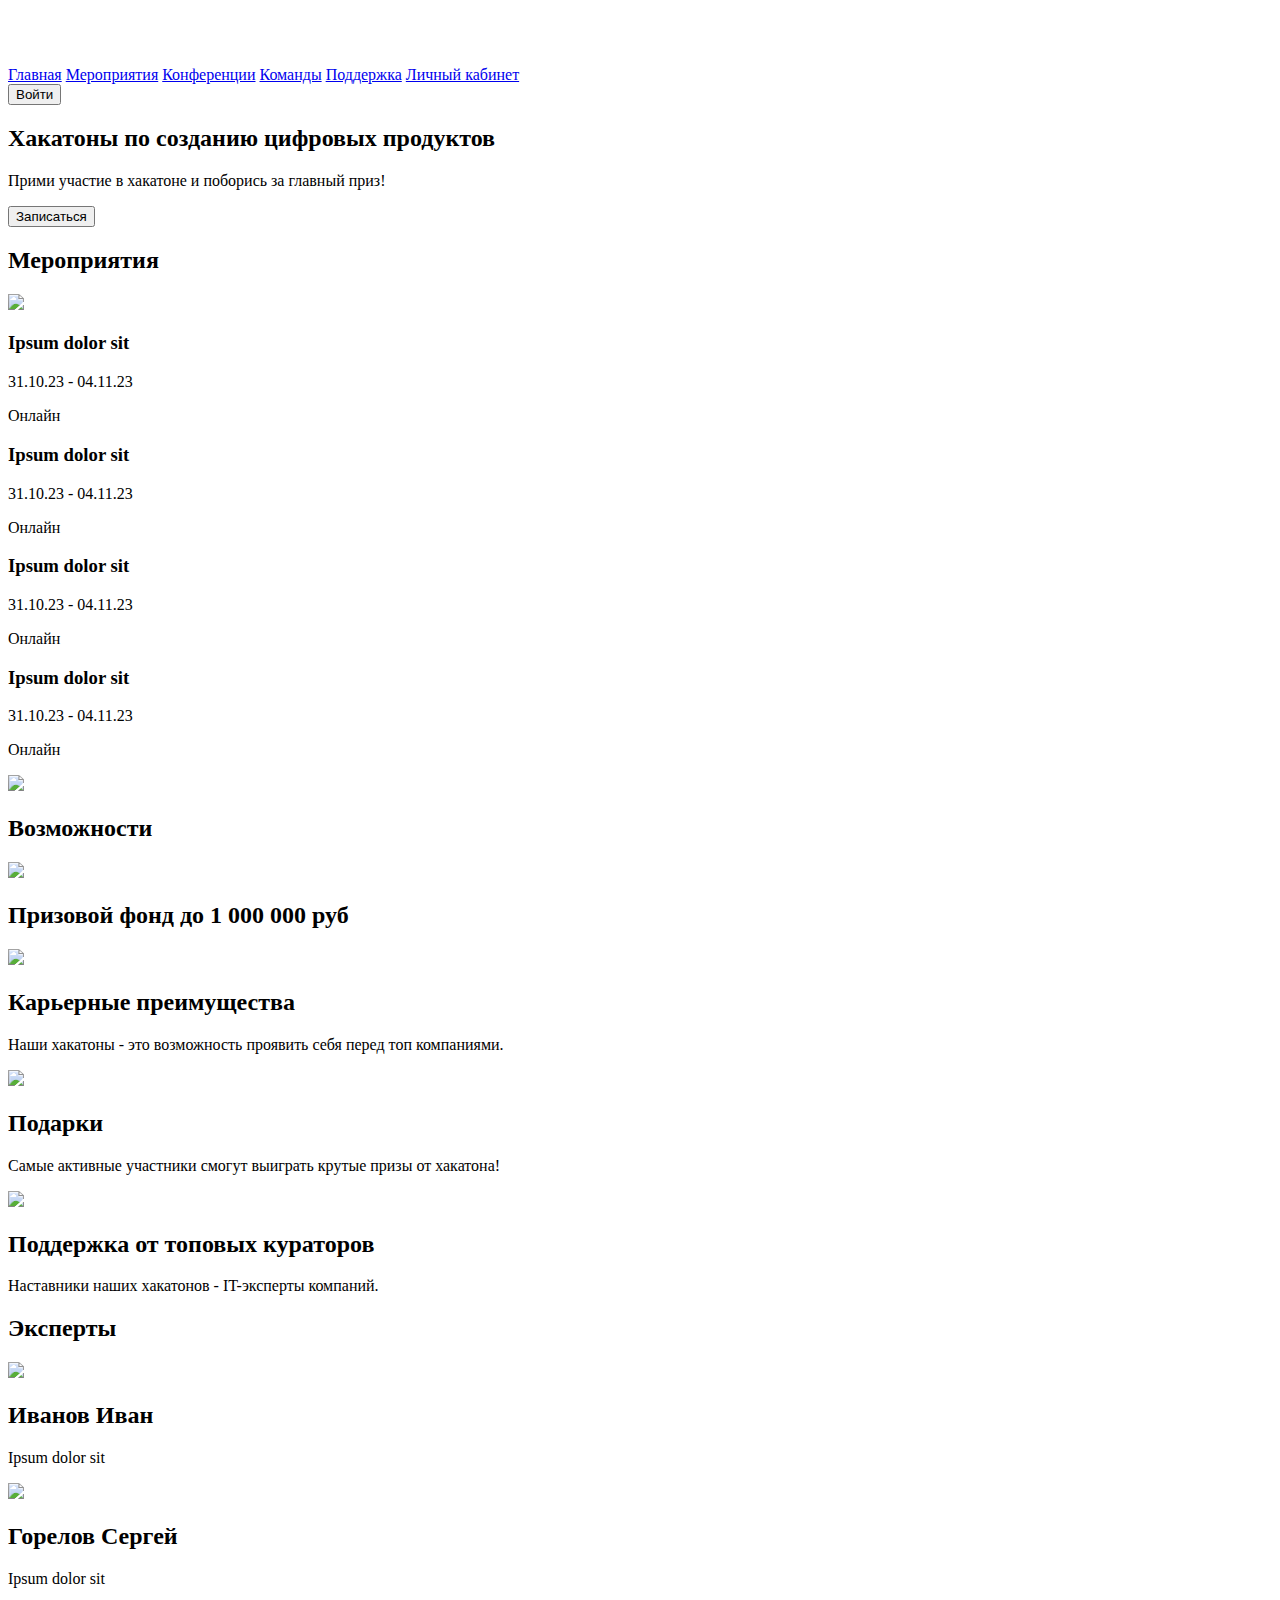
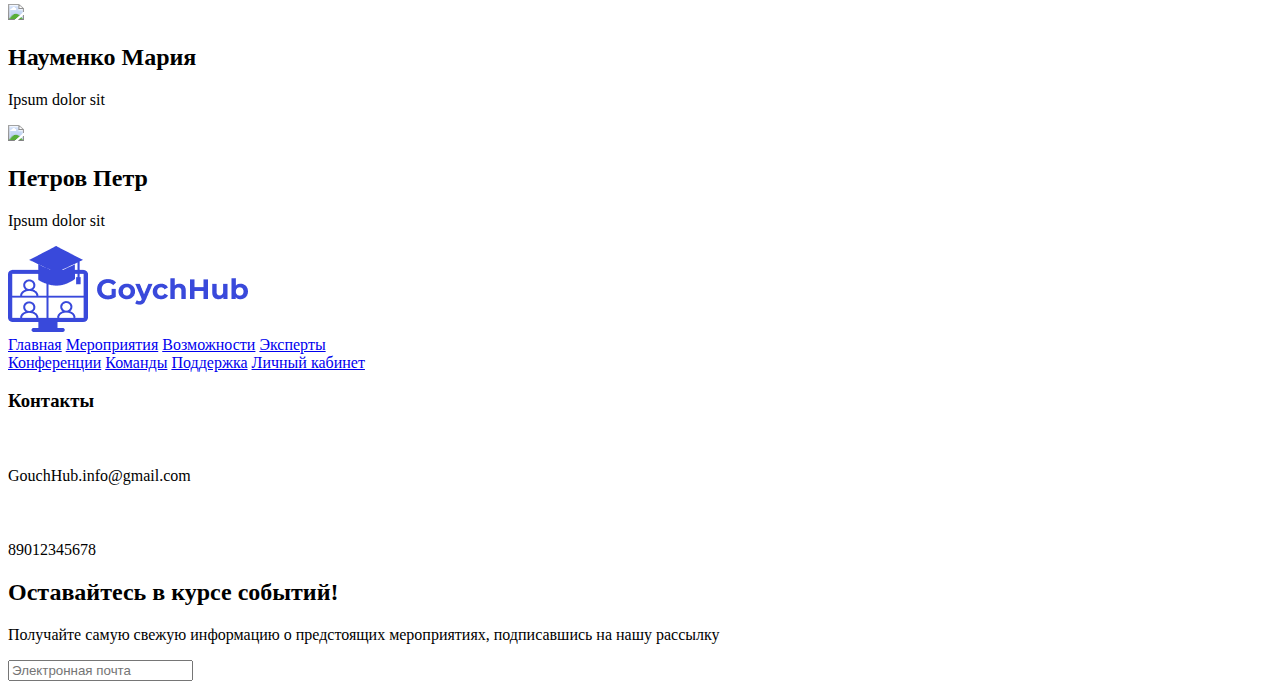
==== index.html @ dff1cee1 "Add files via upload" ====
<!DOCTYPE html>
<html lang="en">
<head>
    <meta charset="UTF-8">
    <meta name="viewport" content="width=device-width, initial-scale=1.0">
    <title>Главная</title>
    <link rel="stylesheet" href="./styles/main.css">
    <link rel="preconnect" href="https://fonts.googleapis.com">
    <link rel="preconnect" href="https://fonts.gstatic.com" crossorigin>
    <link href="https://fonts.googleapis.com/css2?family=Golos+Text:wght@500&family=Marcellus&family=Montserrat&display=swap" rel="stylesheet">
</head>
<body>
    <header>
        <div class="header">
            <img src="./imgs/logo.png" alt="Логотип Goychub" class="logo">
            <div class="nav">
                <a href="index.html" class="a-nav">Главная</a>
                <a href="#" class="a-nav">Мероприятия</a>
                <a href="#" class="a-nav">Конференции</a>
                <a href="#" class="a-nav">Команды</a>
                <a href="#" class="a-nav">Поддержка</a>
                <a href="profile.html" class="a-nav">Личный кабинет</a>
            </div>
            <button class="btn-login">Войти</button>
            <img src="./imgs/Icon.svg" class="icon-header">
        </div>
    </header>
    <main>
        <div class="hacaton">
            <h2 class="h2-hacaton">Хакатоны по созданию цифровых продуктов</h2>
            <p class="p-hacaton">Прими участие в хакатоне и поборись за главный приз!</p>
            <button class="btn-hacaton">Записаться</button>
        </div>
        <h2 class="h2-sections">Мероприятия</h2>
        <div class="events">
            <img src="./imgs/Icon_left.svg" class="icon-left">
            <div class="event">
                <h3 class="name-event">Ipsum dolor sit</h3>
                 <div class="event-description">
                    
                    <p class="data-event">31.10.23 - 04.11.23 </p>
                    <p class="type-event">Онлайн</p>
                </div> 
            </div>
            <div class="event">
                <h3 class="name-event">Ipsum dolor sit</h3>
                <div class="event-description">
                    <p class="data-event">31.10.23 - 04.11.23 </p>
                    <p class="type-event">Онлайн</p>
                </div>
            </div>
            <div class="event">
                <h3 class="name-event">Ipsum dolor sit</h3>
                <div class="event-description">
                    <p class="data-event">31.10.23 - 04.11.23 </p>
                    <p class="type-event">Онлайн</p>
                </div>
            </div>
            <div class="event">
                <h3 class="name-event">Ipsum dolor sit</h3>
                <div class="event-description">
                    <p class="data-event">31.10.23 - 04.11.23 </p>
                    <p class="type-event">Онлайн</p>
                </div>
                
            </div>
            <img src="./imgs/Icon_right.svg" class="icon-right">
        </div>
        <h2 class="h2-sections">Возможности</h2>
        <div class="possibilities">
            <div class="possibility">
                <img src="./imgs/prize fund.png" class="icon-possibility">
                <h2 class="h2-possibility">Призовой фонд до 1 000 000 руб</h2>
            </div>
            <div class="possibility">
                <img src="./imgs/Career benefits.png" class="icon-possibility">
                <h2 class="h2-possibility">Карьерные преимущества</h2>
                <p class="p-possibility">Наши хакатоны - это возможность проявить себя перед топ компаниями.</p>
            </div>
            
            <div class="possibility">
                <img src="./imgs/Gifts.png" class="icon-possibility">
                <h2 class="h2-possibility">Подарки</h2>
                <p class="p-possibility">Самые активные участники смогут выиграть крутые призы от хакатона!</p>
            </div>
            <div class="possibility">
                <img src="./imgs/Curator.png" class="icon-possibility">
                <h2 class="h2-possibility">Поддержка от топовых кураторов</h2>
                <p class="p-possibility">Наставники наших хакатонов - IT-эксперты компаний.</p>
            </div>
        </div>
        <h2 class="h2-sections">Эксперты</h2>
        <div class="experts">
            <div class="expert">
                <img src="./imgs/man_1.png" class="pic-expert">
                <h2 class="h2-expert">Иванов Иван</h2>
                <p class="p-expert">Ipsum dolor sit</p>
            </div>
            <div class="expert">
                <img src="./imgs/man_2.png" class="pic-expert">
                <h2 class="h2-expert">Горелов Сергей</h2>
                <p class="p-expert">Ipsum dolor sit</p>
            </div>
            <div class="expert">
                <img src="./imgs/woman.png" class="pic-expert">
                <h2 class="h2-expert">Науменко Мария</h2>
                <p class="p-expert">Ipsum dolor sit</p>
            </div>
            <div class="expert">
                <img src="./imgs/man_3.png" class="pic-expert">
                <h2 class="h2-expert">Петров Петр</h2>
                <p class="p-expert">Ipsum dolor sit</p>
            </div>
        </div>
    </main>
    <footer>
        <div class="footer">
            <img src="./imgs/logo2.png" alt="Логотип Goychub" class="logo-footer">
            <div class="footer-nav-grid">
                <div class="footer-nav">
                    <a href="index.html" class="footer-nav-a">Главная</a>
                    <a href="#events" class="footer-nav-a">Мероприятия</a>
                    <a href="#possibilities" class="footer-nav-a">Возможности</a>
                    <a href="#experts" class="footer-nav-a">Эксперты</a>
                </div>
                <div class="footer-nav-2">
                    <a href="conferences.html" class="footer-nav-a2">Конференции</a>
                    <a href="team.html" class="footer-nav-a2">Команды</a>
                    <a href="#" class="footer-nav-a2">Поддержка</a>
                    <a href="profile.html" class="footer-nav-a2">Личный кабинет</a>
                </div>
            </div>
            
            <div class="contact">
                <h3 class="h3-contact">Контакты</h3>
                <div class="contact-email">
                    <img src="./imgs/mail.svg" alt="email-icon" class="email-icon">
                    <p class="email-p">GouchHub.info@gmail.com</p>
                </div>
                <div class="contact-tele">
                    <img src="./imgs/tele-icon.png" alt="phone-icon" class="icon-phone">
                    <p class="tele-p">89012345678</p>
                </div> 
            </div>
            <div class="social-news">
                <h2 class="h2-social">Оставайтесь в курсе событий!</h2>
                <p class="p-social">Получайте самую свежую информацию о предстоящих мероприятиях, подписавшись на нашу рассылку</p>
                <input class="input-social" type="email" placeholder="Электронная почта">
            </div>
        </div>
    </footer>
</body>
</html>
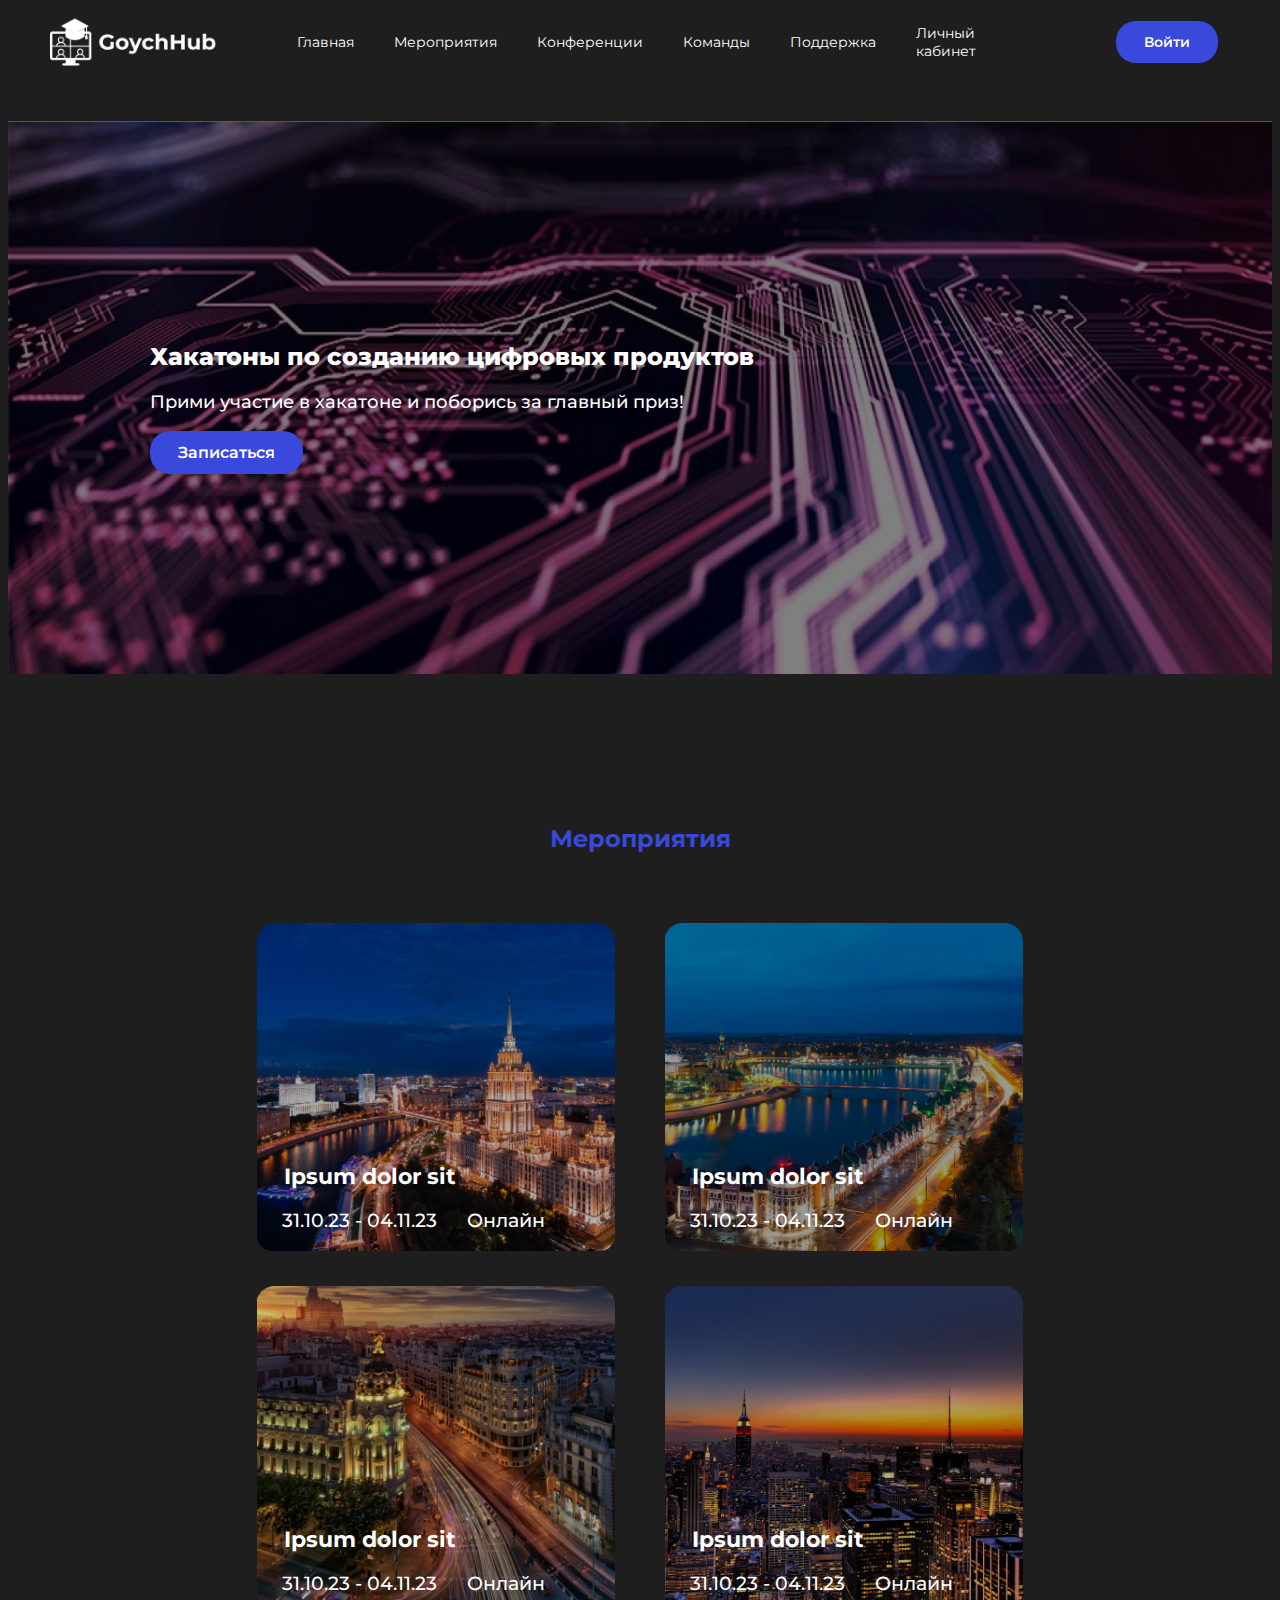
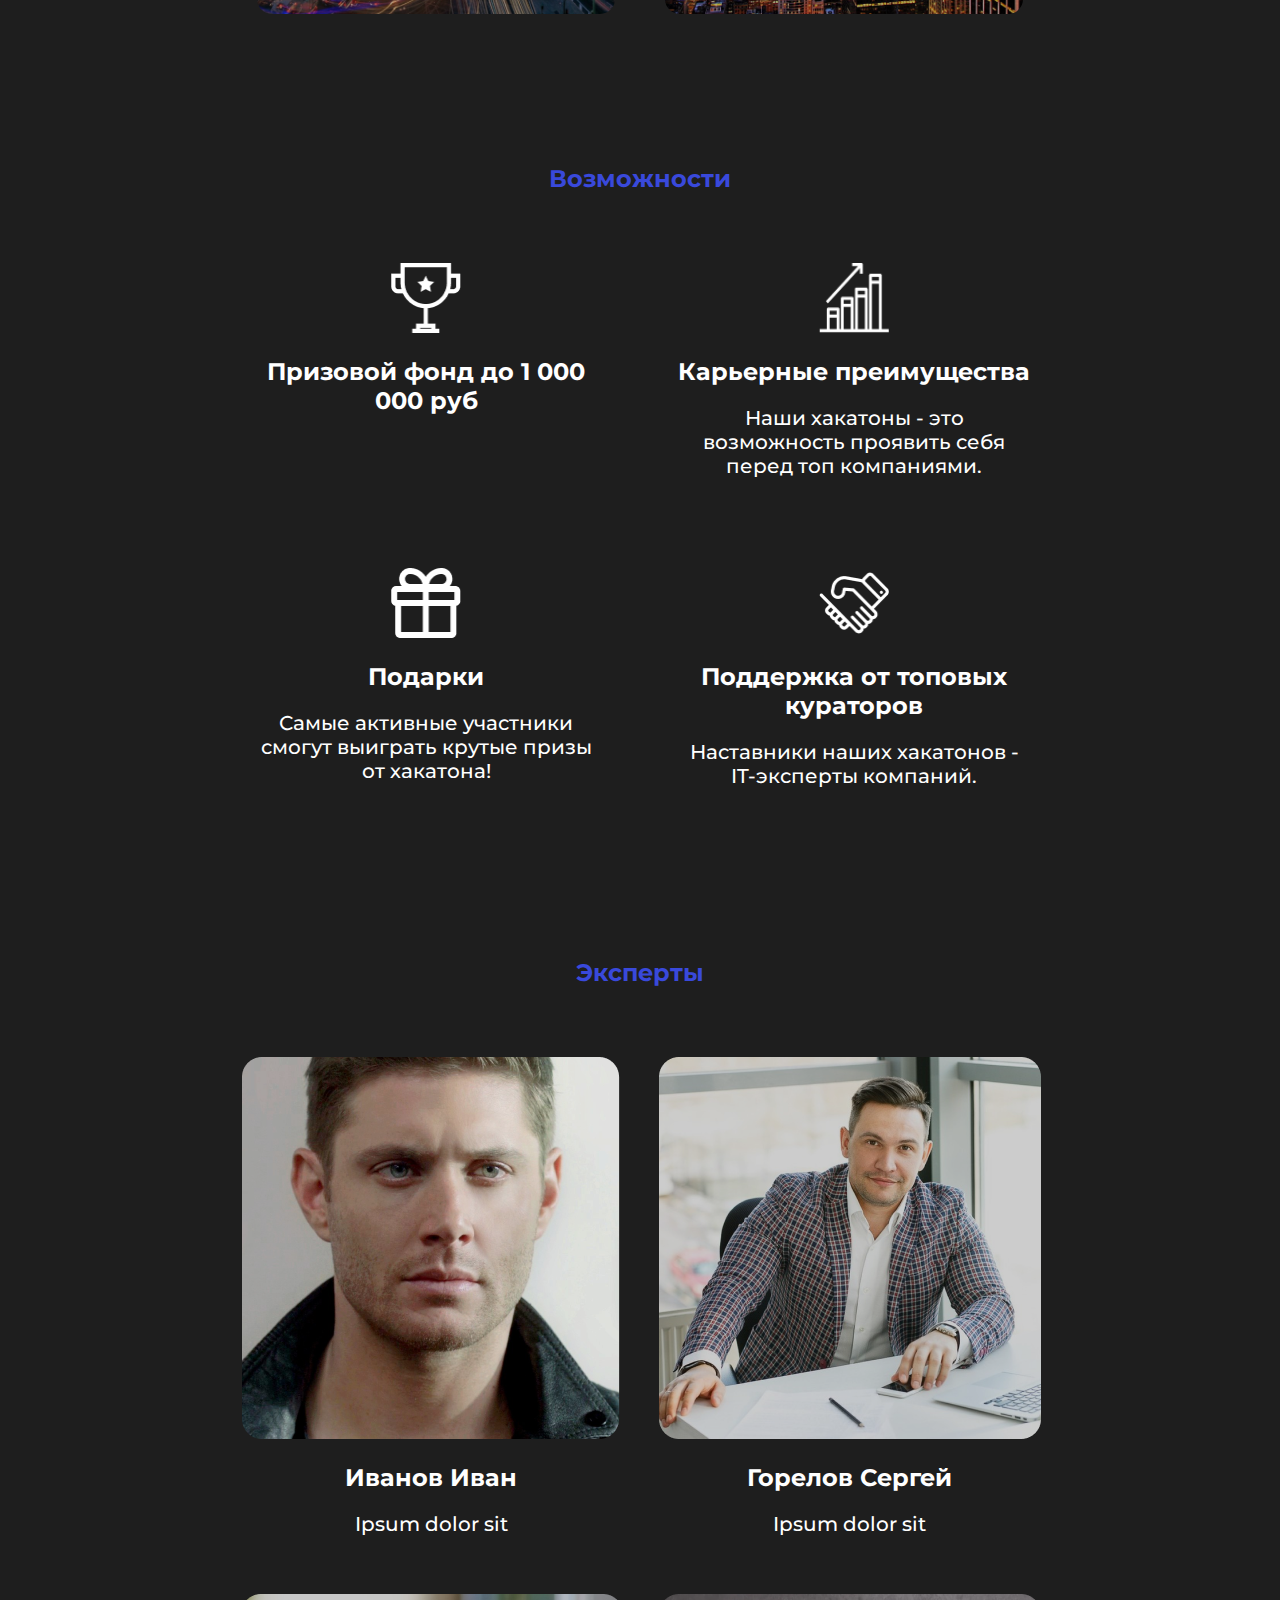
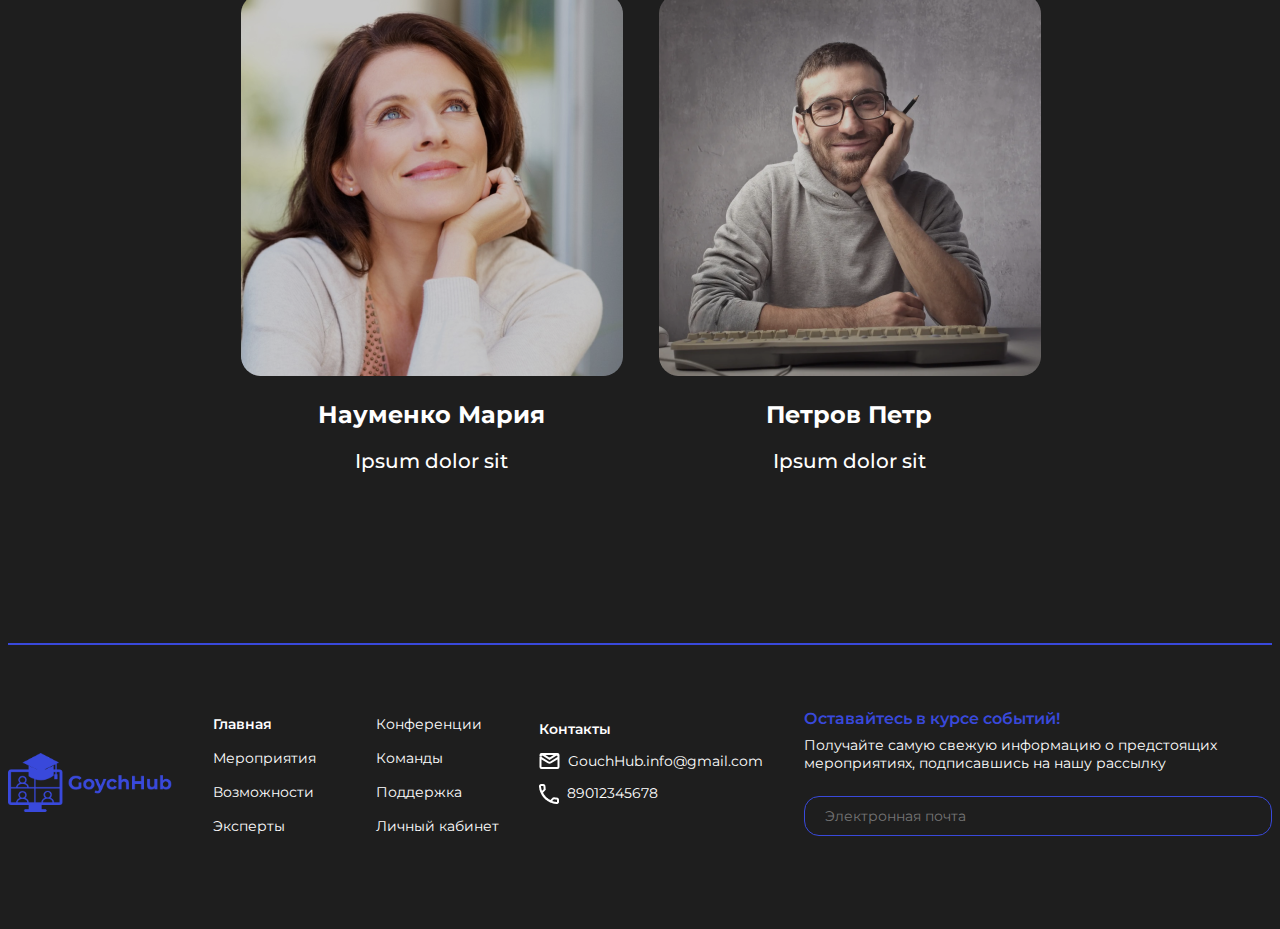
==== commit 51e5f4e4: "Update index.html" ====
--- a/index.html
+++ b/index.html
@@ -15,11 +15,11 @@
             <img src="./imgs/logo.png" alt="Логотип Goychub" class="logo">
             <div class="nav">
                 <a href="index.html" class="a-nav">Главная</a>
-                <a href="#" class="a-nav">Мероприятия</a>
-                <a href="#" class="a-nav">Конференции</a>
-                <a href="#" class="a-nav">Команды</a>
+                <a href="index.html" class="a-nav">Мероприятия</a>
+                <a href="index.html" class="a-nav">Конференции</a>
+                <a href="teams.html" class="a-nav">Команды</a>
                 <a href="#" class="a-nav">Поддержка</a>
-                <a href="profile.html" class="a-nav">Личный кабинет</a>
+                <a href="profile_account.html" class="a-nav">Личный кабинет</a>
             </div>
             <button class="btn-login">Войти</button>
             <img src="./imgs/Icon.svg" class="icon-header">
@@ -125,9 +125,9 @@
                 </div>
                 <div class="footer-nav-2">
                     <a href="conferences.html" class="footer-nav-a2">Конференции</a>
-                    <a href="team.html" class="footer-nav-a2">Команды</a>
+                    <a href="teams.html" class="footer-nav-a2">Команды</a>
                     <a href="#" class="footer-nav-a2">Поддержка</a>
-                    <a href="profile.html" class="footer-nav-a2">Личный кабинет</a>
+                    <a href="profile_account.html" class="footer-nav-a2">Личный кабинет</a>
                 </div>
             </div>
             
@@ -150,4 +150,4 @@
         </div>
     </footer>
 </body>
-</html>+</html>
--- a/styles/main.css
+++ b/styles/main.css
@@ -0,0 +1,1043 @@
+:root {
+  --container: 1600px;
+}
+@media (max-width: 1382px) {
+  :root {
+    --container:1600px;
+  }
+}
+@media (max-width: 1365px) {
+  :root {
+    --container: 1400px;
+  }
+}
+@media (max-width: 1023px) {
+  :root {
+    --container: 1240px;
+  }
+}
+@media (max-width: 767px) {
+  :root {
+    --container: 880px;
+  }
+}
+@media (max-width: 424px) {
+  :root {
+    --container: 375px;
+  }
+}
+
+.container {
+  margin: 0 auto;
+  width: 1200px;
+}
+
+body {
+  background-color: #1E1E1E;
+  font-family: Montserrat, sans-serif;
+}
+@media (max-width: 930px) {
+  body {
+    margin: 0;
+  }
+}
+body header {
+  display: flex;
+  padding: 10px 142px;
+  align-items: center;
+  justify-content: space-between;
+  max-width: 100%;
+  border-bottom: #3949DB 1px solid;
+}
+@media (max-width: 1023px) {
+  body header {
+    padding-right: 50px;
+  }
+}
+body header .header {
+  display: flex;
+  font-family: "Montserrat", sans-serif;
+  justify-content: space-between;
+  align-items: center;
+  margin-bottom: 45px;
+  max-width: 100%;
+  width: 100%;
+}
+body header .header .icon-header {
+  display: none;
+}
+@media (max-width: 930px) {
+  body header .header .icon-header {
+    display: flex;
+  }
+}
+body header .header .btn-login {
+  border: none;
+  margin-left: 100px;
+  padding: 12px 28px;
+  display: flex;
+  border-radius: 20px;
+  background: #3949DB;
+  color: #fff;
+  font-size: 20px;
+  font-family: Montserrat, sans-serif;
+  font-weight: 600;
+  cursor: pointer;
+}
+@media (max-width: 1625px) {
+  body header .header .btn-login {
+    font-size: 16px;
+  }
+}
+@media (max-width: 1382px) {
+  body header .header .btn-login {
+    font-size: 14px;
+  }
+}
+@media (max-width: 1199px) {
+  body header .header .btn-login {
+    font-size: 12px;
+    margin-left: 0px;
+  }
+}
+@media (max-width: 1023px) {
+  body header .header .btn-login {
+    font-size: 10px;
+  }
+}
+@media (max-width: 930px) {
+  body header .header .btn-login {
+    display: none;
+  }
+}
+body header .header .logo {
+  margin-right: 145px;
+  cursor: pointer;
+}
+@media (max-width: 1625px) {
+  body header .header .logo {
+    max-width: 15%;
+    margin-right: 80px;
+  }
+}
+@media (max-width: 1382px) {
+  body header .header .logo {
+    max-width: 17%;
+    margin-left: -100px;
+  }
+}
+@media (max-width: 1199px) {
+  body header .header .logo {
+    max-width: 15%;
+  }
+}
+@media (max-width: 930px) {
+  body header .header .logo {
+    max-width: 45%;
+  }
+}
+@media (max-width: 581px) {
+  body header .header .logo {
+    max-width: 100%;
+  }
+}
+body header .header .nav {
+  display: flex;
+  align-items: center;
+  justify-content: space-between;
+}
+body header .header .nav .a-nav {
+  display: flex;
+  align-items: center;
+  justify-content: space-between;
+  margin-right: 40px;
+  text-decoration: none;
+  color: #fff;
+  font-size: 20px;
+}
+@media (max-width: 1625px) {
+  body header .header .nav .a-nav {
+    font-size: 16px;
+  }
+}
+@media (max-width: 1382px) {
+  body header .header .nav .a-nav {
+    font-size: 14px;
+  }
+}
+@media (max-width: 1199px) {
+  body header .header .nav .a-nav {
+    font-size: 12px;
+  }
+}
+@media (max-width: 1023px) {
+  body header .header .nav .a-nav {
+    font-size: 10px;
+  }
+}
+@media (max-width: 930px) {
+  body header .header .nav .a-nav {
+    display: none;
+  }
+}
+body main .experts {
+  display: grid;
+  grid-template-columns: 380px 380px 380px 380px;
+  gap: 38px;
+  justify-content: center;
+  margin-bottom: 150px;
+}
+@media (max-width: 1625px) {
+  body main .experts {
+    grid-template-columns: 380px 380px;
+  }
+}
+@media (max-width: 834px) {
+  body main .experts {
+    grid-template-columns: 380px;
+  }
+}
+@media (max-width: 457px) {
+  body main .experts {
+    grid-template-columns: 250px;
+  }
+}
+body main .experts .expert {
+  text-align: center;
+  color: #fff;
+  font-family: Montserrat, sans-serif;
+}
+@media (max-width: 457px) {
+  body main .experts .expert .pic-expert {
+    max-width: 100%;
+  }
+}
+body main .experts .expert .h2-expert {
+  font-size: 24px;
+  font-weight: 700;
+}
+@media (max-width: 834px) {
+  body main .experts .expert .h2-expert {
+    font-size: 20px;
+  }
+}
+@media (max-width: 457px) {
+  body main .experts .expert .h2-expert {
+    font-size: 18px;
+  }
+}
+body main .experts .expert .p-expert {
+  font-size: 20px;
+  font-weight: 500;
+}
+@media (max-width: 834px) {
+  body main .experts .expert .p-expert {
+    font-size: 18px;
+  }
+}
+@media (max-width: 457px) {
+  body main .experts .expert .p-expert {
+    font-size: 16px;
+  }
+}
+body main .possibilities {
+  display: grid;
+  grid-template-columns: 358px 358px 358px 358px;
+  justify-content: center;
+  gap: 70px;
+}
+@media (max-width: 1625px) {
+  body main .possibilities {
+    grid-template-columns: 358px 358px;
+  }
+}
+@media (max-width: 834px) {
+  body main .possibilities {
+    grid-template-columns: 358px;
+  }
+}
+@media (max-width: 457px) {
+  body main .possibilities {
+    grid-template-columns: 250px;
+  }
+}
+body main .possibilities .possibility {
+  text-align: center;
+  color: #fff;
+  font-family: Montserrat, sans-serif;
+}
+body main .possibilities .possibility .icon-possibility {
+  width: 70px;
+  height: 70px;
+}
+@media (max-width: 834px) {
+  body main .possibilities .possibility .icon-possibility {
+    width: 50px;
+    height: 50px;
+  }
+}
+body main .possibilities .possibility .h2-possibility {
+  font-size: 24px;
+  font-weight: 700;
+}
+@media (max-width: 834px) {
+  body main .possibilities .possibility .h2-possibility {
+    font-size: 18px;
+  }
+}
+@media (max-width: 457px) {
+  body main .possibilities .possibility .h2-possibility {
+    font-size: 16px;
+  }
+}
+body main .possibilities .possibility .p-possibility {
+  font-size: 20px;
+  font-weight: 500;
+}
+@media (max-width: 834px) {
+  body main .possibilities .possibility .p-possibility {
+    font-size: 18px;
+  }
+}
+@media (max-width: 457px) {
+  body main .possibilities .possibility .p-possibility {
+    font-size: 16px;
+  }
+}
+body main .h2-sections {
+  text-align: center;
+  color: #3949DB;
+  font-family: Montserrat, sans-serif;
+  font-size: 32px;
+  font-weight: 700;
+  margin-bottom: 70px;
+  margin-top: 150px;
+}
+@media (max-width: 1382px) {
+  body main .h2-sections {
+    font-size: 24px;
+  }
+}
+@media (max-width: 834px) {
+  body main .h2-sections {
+    font-size: 22px;
+  }
+}
+@media (max-width: 457px) {
+  body main .h2-sections {
+    font-size: 18px;
+  }
+}
+body main .events {
+  display: flex;
+  flex-direction: row;
+  gap: 35px;
+  max-width: 100%;
+  margin-bottom: 100px;
+  justify-content: center;
+}
+@media (max-width: 1807px) {
+  body main .events {
+    display: grid;
+    grid-template-columns: 358px 358px;
+    column-gap: 50px;
+  }
+}
+@media (max-width: 834px) {
+  body main .events {
+    grid-template-columns: 358px;
+    column-gap: 0;
+  }
+}
+@media (max-width: 457px) {
+  body main .events {
+    grid-template-columns: 250px;
+    justify-content: center;
+    justify-self: center;
+    align-items: center;
+    margin: 0 auto;
+    padding-right: 0;
+    left: 50px;
+  }
+}
+@media (max-width: 1807px) {
+  body main .events .icon-left {
+    display: none;
+  }
+}
+@media (max-width: 1807px) {
+  body main .events .icon-right {
+    display: none;
+  }
+}
+body main .events .event:nth-of-type(1) {
+  background-image: url("../imgs/image 5.png");
+  background-repeat: no-repeat;
+  background-size: cover;
+  max-width: 385px;
+  max-height: 380px;
+}
+@media (max-width: 1625px) {
+  body main .events .event:nth-of-type(1) {
+    max-width: 100%;
+    background-size: contain;
+  }
+}
+@media (max-width: 1807px) {
+  body main .events .event:nth-of-type(1) {
+    max-width: 100%;
+    background-size: cover;
+    border-bottom-left-radius: 15px;
+    border-bottom-right-radius: 15px;
+  }
+}
+@media (max-width: 457px) {
+  body main .events .event:nth-of-type(1) {
+    max-width: 100%;
+    background-size: cover;
+    border-bottom-left-radius: 15px;
+    border-bottom-right-radius: 15px;
+  }
+}
+body main .events .event:nth-of-type(2) {
+  background-image: url("../imgs/image 4.png");
+  background-repeat: no-repeat;
+  background-size: cover;
+  max-width: 385px;
+  max-height: 380px;
+}
+@media (max-width: 1625px) {
+  body main .events .event:nth-of-type(2) {
+    max-width: 100%;
+    background-size: contain;
+  }
+}
+@media (max-width: 1807px) {
+  body main .events .event:nth-of-type(2) {
+    max-width: 100%;
+    background-size: cover;
+    border-bottom-left-radius: 15px;
+    border-bottom-right-radius: 15px;
+  }
+}
+@media (max-width: 457px) {
+  body main .events .event:nth-of-type(2) {
+    max-width: 100%;
+    background-size: cover;
+    border-bottom-left-radius: 15px;
+    border-bottom-right-radius: 15px;
+  }
+}
+body main .events .event:nth-of-type(3) {
+  background-image: url("../imgs/image 7.png");
+  background-repeat: no-repeat;
+  background-size: cover;
+  max-width: 385px;
+  max-height: 380px;
+}
+@media (max-width: 1625px) {
+  body main .events .event:nth-of-type(3) {
+    max-width: 100%;
+    background-size: contain;
+  }
+}
+@media (max-width: 1807px) {
+  body main .events .event:nth-of-type(3) {
+    max-width: 100%;
+    background-size: cover;
+    border-bottom-left-radius: 15px;
+    border-bottom-right-radius: 15px;
+  }
+}
+@media (max-width: 457px) {
+  body main .events .event:nth-of-type(3) {
+    max-width: 100%;
+    background-size: cover;
+    border-bottom-left-radius: 15px;
+    border-bottom-right-radius: 15px;
+  }
+}
+body main .events .event:nth-of-type(4) {
+  background-image: url("../imgs/image 6.png");
+  background-repeat: no-repeat;
+  background-size: cover;
+  max-width: 385px;
+  max-height: 380px;
+}
+@media (max-width: 1625px) {
+  body main .events .event:nth-of-type(4) {
+    max-width: 100%;
+    background-size: contain;
+  }
+}
+@media (max-width: 1807px) {
+  body main .events .event:nth-of-type(4) {
+    max-width: 100%;
+    background-size: cover;
+    border-bottom-left-radius: 15px;
+    border-bottom-right-radius: 15px;
+  }
+}
+@media (max-width: 457px) {
+  body main .events .event:nth-of-type(4) {
+    max-width: 100%;
+    background-size: cover;
+    border-bottom-left-radius: 15px;
+    border-bottom-right-radius: 15px;
+  }
+}
+body main .events .event {
+  max-width: 100%;
+}
+body main .events .event .name-event {
+  color: #FFF;
+  font-family: Montserrat, sans-serif;
+  font-size: 24px;
+  font-weight: 700;
+  margin-bottom: 0;
+  margin-top: 270px;
+  margin-left: 27px;
+}
+@media (max-width: 1625px) {
+  body main .events .event .name-event {
+    margin-top: 200px;
+    font-size: 22px;
+  }
+}
+@media (max-width: 1807px) {
+  body main .events .event .name-event {
+    max-width: 100%;
+    background-size: contain;
+    margin-top: 240px;
+  }
+}
+@media (max-width: 834px) {
+  body main .events .event .name-event {
+    font-size: 20px;
+  }
+}
+@media (max-width: 457px) {
+  body main .events .event .name-event {
+    font-size: 14px;
+    margin-top: 160px;
+    margin-left: 15px;
+    margin-right: 0px;
+    max-width: 250px;
+  }
+}
+body main .events .event .event-description {
+  display: flex;
+  gap: 100px;
+  margin-left: 27px;
+}
+@media (max-width: 1625px) {
+  body main .events .event .event-description {
+    gap: 30px;
+    font-size: 22px;
+    margin-left: 0px;
+  }
+}
+@media (max-width: 424px) {
+  body main .events .event .event-description {
+    gap: 30px;
+    margin-left: 0;
+    margin-top: 0;
+  }
+}
+@media (max-width: 457px) {
+  body main .events .event .event-description {
+    gap: 10px;
+    margin-left: 0px;
+    margin-top: -10px;
+  }
+}
+body main .events .event .event-description .data-event {
+  font-family: Montserrat, sans-serif;
+  font-size: 20px;
+  font-style: normal;
+  font-weight: 500;
+  color: #fff;
+}
+@media (max-width: 1625px) {
+  body main .events .event .event-description .data-event {
+    margin-left: 25px;
+    font-size: 19px;
+    margin-right: 0;
+  }
+}
+@media (max-width: 834px) {
+  body main .events .event .event-description .data-event {
+    font-size: 18px;
+  }
+}
+@media (max-width: 457px) {
+  body main .events .event .event-description .data-event {
+    font-size: 14px;
+    margin-left: 15px;
+  }
+}
+body main .events .event .event-description .type-event {
+  font-family: Montserrat, sans-serif;
+  color: #FFF;
+  font-size: 20px;
+  font-style: normal;
+  font-weight: 500;
+}
+@media (max-width: 1625px) {
+  body main .events .event .event-description .type-event {
+    margin-left: 0;
+    font-size: 19px;
+  }
+}
+@media (max-width: 1807px) {
+  body main .events .event .event-description .type-event {
+    margin-right: 10px;
+  }
+}
+@media (max-width: 834px) {
+  body main .events .event .event-description .type-event {
+    font-size: 18px;
+    margin-right: 0px;
+  }
+}
+@media (max-width: 457px) {
+  body main .events .event .event-description .type-event {
+    font-size: 14px;
+  }
+}
+body main .hacaton {
+  background-image: url("../imgs/image11.png");
+  background-repeat: no-repeat;
+  background-size: cover;
+  padding: 200px 142px;
+  margin-bottom: 100px;
+}
+@media (max-width: 1023px) {
+  body main .hacaton {
+    padding: 100px 50px;
+  }
+}
+@media (max-width: 457px) {
+  body main .hacaton {
+    background-size: cover;
+    padding-bottom: 0;
+    margin-bottom: 0;
+  }
+}
+body main .hacaton .h2-hacaton {
+  color: #fff;
+  font-family: Montserrat, sans-serif;
+  font-size: 32px;
+  font-weight: 800;
+}
+@media (max-width: 1382px) {
+  body main .hacaton .h2-hacaton {
+    font-size: 24px;
+  }
+}
+@media (max-width: 834px) {
+  body main .hacaton .h2-hacaton {
+    font-size: 20px;
+  }
+}
+@media (max-width: 457px) {
+  body main .hacaton .h2-hacaton {
+    font-size: 14px;
+    margin-top: -80px;
+  }
+}
+@media (max-width: 375px) {
+  body main .hacaton .h2-hacaton {
+    font-size: 12px;
+  }
+}
+body main .hacaton .p-hacaton {
+  color: #fff;
+  font-family: Montserrat, sans-serif;
+  font-size: 24px;
+  font-weight: 500;
+}
+@media (max-width: 1382px) {
+  body main .hacaton .p-hacaton {
+    font-size: 18px;
+  }
+}
+@media (max-width: 834px) {
+  body main .hacaton .p-hacaton {
+    font-size: 16px;
+  }
+}
+@media (max-width: 457px) {
+  body main .hacaton .p-hacaton {
+    font-size: 12px;
+    margin-top: -5px;
+  }
+}
+@media (max-width: 375px) {
+  body main .hacaton .p-hacaton {
+    font-size: 11px;
+  }
+}
+body main .hacaton .btn-hacaton {
+  border: none;
+  display: flex;
+  padding: 12px 28px;
+  border-radius: 20px;
+  background: #3949DB;
+  color: #fff;
+  font-family: Montserrat, sans-serif;
+  font-size: 20px;
+  font-weight: 600;
+  cursor: pointer;
+}
+@media (max-width: 1382px) {
+  body main .hacaton .btn-hacaton {
+    font-size: 16px;
+  }
+}
+@media (max-width: 834px) {
+  body main .hacaton .btn-hacaton {
+    font-size: 14px;
+  }
+}
+@media (max-width: 457px) {
+  body main .hacaton .btn-hacaton {
+    font-size: 12px;
+    padding: 5px 10px;
+  }
+}
+@media (max-width: 375px) {
+  body main .hacaton .btn-hacaton {
+    font-size: 10px;
+  }
+}
+body footer {
+  border-top: 2px solid #3949DB;
+}
+body footer .footer {
+  display: flex;
+  padding: 70px 142px;
+  justify-content: space-between;
+  align-items: center;
+  align-self: stretch;
+}
+@media (max-width: 1625px) {
+  body footer .footer {
+    padding: 70px 0px;
+  }
+}
+@media (max-width: 1023px) {
+  body footer .footer {
+    display: flex;
+    flex-direction: column;
+    padding-top: 40px;
+  }
+}
+body footer .footer .footer-nav-grid {
+  display: flex;
+  flex-direction: row;
+}
+@media (max-width: 1023px) {
+  body footer .footer .footer-nav-grid {
+    display: flex;
+    flex-direction: row;
+    gap: 71px;
+  }
+}
+@media (max-width: 1625px) {
+  body footer .footer .logo-footer {
+    max-width: 10%;
+    margin-left: 0px;
+  }
+}
+@media (max-width: 1382px) {
+  body footer .footer .logo-footer {
+    max-width: 13%;
+  }
+}
+@media (max-width: 1199px) {
+  body footer .footer .logo-footer {
+    max-width: 15%;
+  }
+}
+@media (max-width: 1023px) {
+  body footer .footer .logo-footer {
+    max-width: 25%;
+    margin-top: 0;
+    margin-bottom: 40px;
+  }
+}
+@media (max-width: 930px) {
+  body footer .footer .logo-footer {
+    max-width: 30%;
+  }
+}
+@media (max-width: 581px) {
+  body footer .footer .logo-footer {
+    max-width: 100%;
+  }
+}
+body footer .footer .footer-nav {
+  display: flex;
+  flex-direction: column;
+  margin-right: 60px;
+  margin-left: 0;
+}
+@media (max-width: 1023px) {
+  body footer .footer .footer-nav {
+    margin-bottom: 20px;
+  }
+}
+body footer .footer .footer-nav .footer-nav-a:nth-of-type(1) {
+  font-weight: 600;
+}
+body footer .footer .footer-nav .footer-nav-a {
+  font-size: 20px;
+  text-decoration: none;
+  color: #fff;
+  font-weight: 400;
+  margin-bottom: 16px;
+  font-family: Montserrat, sans-serif;
+  margin-right: 0;
+}
+@media (max-width: 1625px) {
+  body footer .footer .footer-nav .footer-nav-a {
+    font-size: 16px;
+  }
+}
+@media (max-width: 1382px) {
+  body footer .footer .footer-nav .footer-nav-a {
+    font-size: 14px;
+  }
+}
+@media (max-width: 1199px) {
+  body footer .footer .footer-nav .footer-nav-a {
+    font-size: 12px;
+  }
+}
+body footer .footer .footer-nav-2 {
+  display: flex;
+  flex-direction: column;
+}
+body footer .footer .footer-nav-2 .footer-nav-a2 {
+  font-size: 20px;
+  text-decoration: none;
+  color: #fff;
+  font-weight: 400;
+  margin-bottom: 16px;
+  font-family: Montserrat, sans-serif;
+}
+@media (max-width: 1625px) {
+  body footer .footer .footer-nav-2 .footer-nav-a2 {
+    font-size: 16px;
+  }
+}
+@media (max-width: 1382px) {
+  body footer .footer .footer-nav-2 .footer-nav-a2 {
+    font-size: 14px;
+  }
+}
+@media (max-width: 1199px) {
+  body footer .footer .footer-nav-2 .footer-nav-a2 {
+    font-size: 12px;
+  }
+}
+@media (max-width: 1023px) {
+  body footer .footer .contact {
+    display: flex;
+    flex-direction: column;
+    margin-bottom: 50px;
+    margin-top: 20px;
+    margin-left: -70px;
+  }
+}
+body footer .footer .contact .h3-contact {
+  font-family: Montserrat, sans-serif;
+  font-size: 24px;
+  font-weight: 600;
+  color: #fff;
+  margin-bottom: 0;
+  margin-top: -30px;
+}
+@media (max-width: 1625px) {
+  body footer .footer .contact .h3-contact {
+    font-size: 16px;
+  }
+}
+@media (max-width: 1382px) {
+  body footer .footer .contact .h3-contact {
+    font-size: 14px;
+  }
+}
+@media (max-width: 1199px) {
+  body footer .footer .contact .h3-contact {
+    font-size: 12px;
+  }
+}
+body footer .footer .contact .contact-email {
+  display: flex;
+  flex-direction: row;
+}
+@media (max-width: 581px) {
+  body footer .footer .contact .contact-email .email-icon {
+    width: 20px;
+    height: 20px;
+    margin-top: 10px;
+  }
+}
+body footer .footer .contact .contact-email .email-p {
+  color: #FFF;
+  font-family: Montserrat;
+  font-size: 20px;
+  font-weight: 400;
+  margin-left: 8px;
+}
+@media (max-width: 1625px) {
+  body footer .footer .contact .contact-email .email-p {
+    font-size: 16px;
+  }
+}
+@media (max-width: 1382px) {
+  body footer .footer .contact .contact-email .email-p {
+    font-size: 14px;
+  }
+}
+@media (max-width: 1199px) {
+  body footer .footer .contact .contact-email .email-p {
+    font-size: 12px;
+  }
+}
+body footer .footer .contact .contact-tele {
+  display: flex;
+  flex-direction: row;
+}
+body footer .footer .contact .contact-tele .icon-phone {
+  width: 20px;
+  height: 20px;
+}
+@media (max-width: 581px) {
+  body footer .footer .contact .contact-tele .icon-phone {
+    width: 15px;
+    height: 15px;
+    text-align: center;
+  }
+}
+body footer .footer .contact .contact-tele .tele-p {
+  color: #FFF;
+  font-family: Montserrat;
+  font-size: 20px;
+  font-weight: 400;
+  margin-left: 8px;
+  margin-top: 0;
+}
+@media (max-width: 1625px) {
+  body footer .footer .contact .contact-tele .tele-p {
+    font-size: 16px;
+  }
+}
+@media (max-width: 1382px) {
+  body footer .footer .contact .contact-tele .tele-p {
+    font-size: 14px;
+  }
+}
+@media (max-width: 1199px) {
+  body footer .footer .contact .contact-tele .tele-p {
+    font-size: 12px;
+  }
+}
+body footer .footer .social-news {
+  display: flex;
+  flex-direction: column;
+}
+@media (max-width: 1023px) {
+  body footer .footer .social-news {
+    max-width: 290px;
+  }
+}
+body footer .footer .social-news .h2-social {
+  color: #3949DB;
+  font-family: Montserrat, sans-serif;
+  font-size: 24px;
+  font-weight: 600;
+  margin-top: -20px;
+  margin-bottom: 0;
+}
+@media (max-width: 1625px) {
+  body footer .footer .social-news .h2-social {
+    font-size: 18px;
+  }
+}
+@media (max-width: 1382px) {
+  body footer .footer .social-news .h2-social {
+    font-size: 16px;
+  }
+}
+@media (max-width: 1199px) {
+  body footer .footer .social-news .h2-social {
+    font-size: 14px;
+  }
+}
+@media (max-width: 1023px) {
+  body footer .footer .social-news .h2-social {
+    font-size: 12px;
+  }
+}
+body footer .footer .social-news .p-social {
+  color: #FFF;
+  font-family: Montserrat, sans-serif;
+  font-size: 16px;
+  font-weight: 400;
+  max-width: 468px;
+  margin-top: 8px;
+  margin-bottom: 0;
+}
+@media (max-width: 1625px) {
+  body footer .footer .social-news .p-social {
+    font-size: 14px;
+  }
+}
+@media (max-width: 1199px) {
+  body footer .footer .social-news .p-social {
+    font-size: 12px;
+  }
+}
+@media (max-width: 1023px) {
+  body footer .footer .social-news .p-social {
+    font-size: 10px;
+  }
+}
+body footer .footer .social-news .input-social {
+  border-radius: 15px;
+  border: 1px solid #3949DB;
+  background: #1E1E1E;
+  color: #fff;
+  font-family: Montserrat, sans-serif;
+  font-size: 20px;
+  font-style: normal;
+  font-weight: 400;
+  padding: 10px 20px;
+  margin-top: 24px;
+}
+@media (max-width: 1625px) {
+  body footer .footer .social-news .input-social {
+    font-size: 16px;
+  }
+}
+@media (max-width: 1382px) {
+  body footer .footer .social-news .input-social {
+    font-size: 14px;
+  }
+}
+@media (max-width: 1199px) {
+  body footer .footer .social-news .input-social {
+    font-size: 12px;
+  }
+}
+@media (max-width: 1023px) {
+  body footer .footer .social-news .input-social {
+    font-size: 12px;
+    padding: 10px 10px;
+  }
+}
+
+/*# sourceMappingURL=main.css.map */
